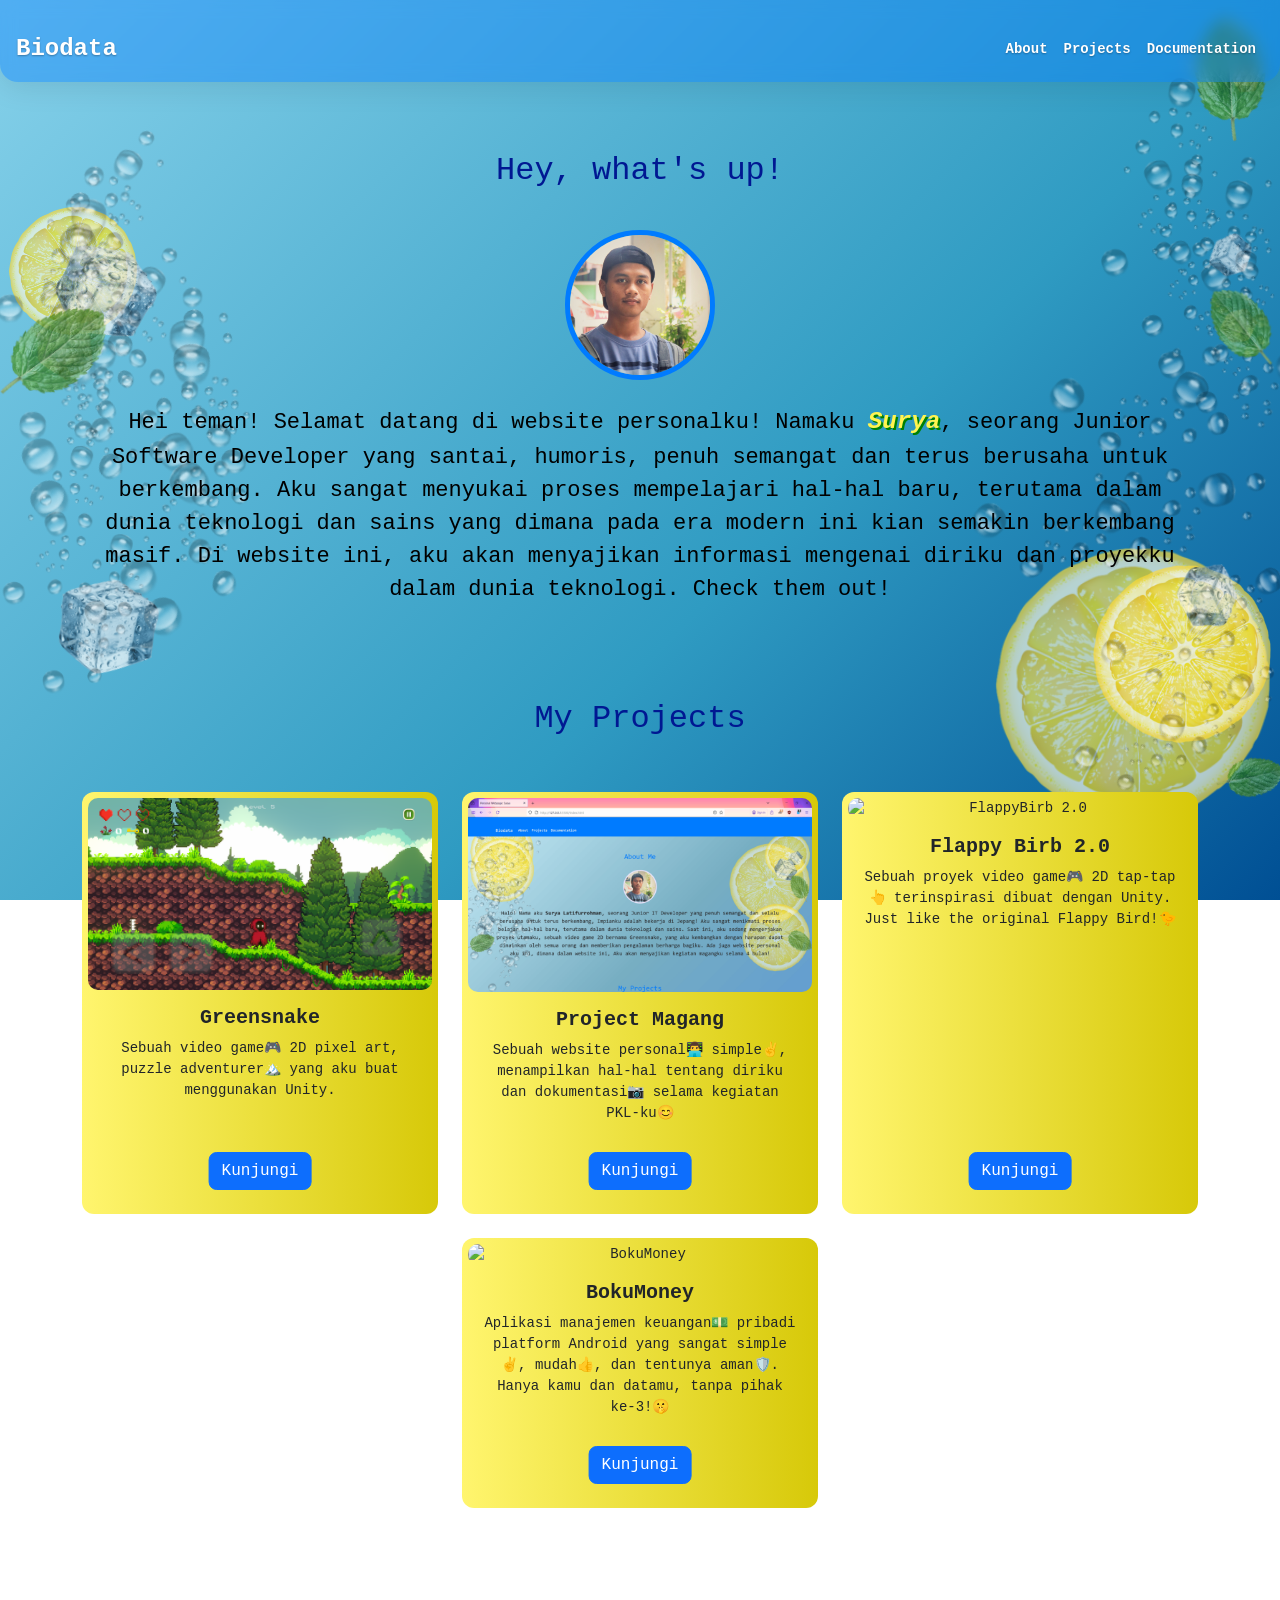
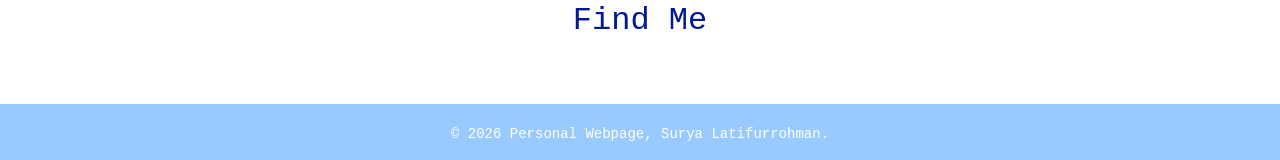
==== index.html @ a8a1454e "First commit." ====
<!DOCTYPE html>
<html lang="en">
  <head>
    <meta charset="UTF-8" />
    <meta name="viewport" content="width=device-width, initial-scale=1.0" />
    <title>Surya the Website</title>
    <link rel="icon" type="image/x-icon" href="media/lemon.ico" />

    <!-- CSS links -->
    <link
      href="https://cdn.jsdelivr.net/npm/bootstrap@5.1.3/dist/css/bootstrap.min.css"
      rel="stylesheet"
    />
    <link rel="stylesheet" href="style.css" />
  </head>

  <body>
    <!-- Navbar -->
    <nav class="navbar navbar-expand-lg">
      <div class="container-fluid mt-3 ms-1 me-1">
        <!-- Navbar brand and toggle button -->
        <a class="navbar-brand" href="#">Biodata</a>
        <button
          class="navbar-toggler"
          type="button"
          data-bs-toggle="collapse"
          data-bs-target="#navbarNav"
          aria-controls="navbarNav"
          aria-expanded="false"
          aria-label="Toggle navigation"
        >
          <span class="navbar-toggler-icon"></span>
        </button>

        <!-- Navbar links (collapsed on small screens) -->
        <div class="collapse navbar-collapse" id="navbarNav">
          <div class="navbar-nav ms-auto">
            <a class="nav-link" href="#about">About</a>
            <a class="nav-link" href="#projects">Projects</a>
            <a class="nav-link" href="#docs">Documentation</a>
          </div>
        </div>
      </div>
    </nav>

    <!-- About Me Section -->
    <section id="about" class="container px-4 text-center">
      <h2 class="section-title fs-8">Hey, what's up!</h2>

      <!-- Foto Profil -->
      <div class="mb-4">
        <img
          src="media/profile.jpeg"
          alt="Profile Picture"
          class="profile-img rounded-circle"
          id="profileImg"
        />
      </div>

      <!-- Deskripsi -->
      <p class="mt-3 text-fade-in about-main-fs">
        Hei teman! Selamat datang di website personalku! Namaku
        <span class="text-highlight">Surya</span>, seorang Junior Software
        Developer yang santai, humoris, penuh semangat dan terus berusaha untuk
        berkembang. Aku sangat menyukai proses mempelajari hal-hal baru,
        terutama dalam dunia teknologi dan sains yang dimana pada era modern ini
        kian semakin berkembang masif. Di website ini, aku akan menyajikan
        informasi mengenai diriku dan proyekku dalam dunia teknologi. Check them
        out!
      </p>
    </section>

    <!-- Projects Section -->
    <section id="projects" class="container">
      <h2 class="section-title text-center py-4">My Projects</h2>
      <div class="row g-4">
        <!-- Project 1 -->
        <div class="col-md-4 col-6">
          <div class="card project-card">
            <img
              src="media/greensnake/banner.png"
              class="card-img-top"
              alt="Greensnake"
            />
            <div class="card-body">
              <h5 class="card-title" style="font-weight: bold">Greensnake</h5>
              <p class="card-text mb-5">
                Sebuah video game🎮 2D pixel art, puzzle adventurer🏔️ yang aku
                buat menggunakan Unity.
              </p>
              <a
                id="btnProject"
                class="btn btn-primary"
                href="projects/project1.html"
                >Kunjungi</a
              >
            </div>
          </div>
        </div>

        <!-- Project 2 -->
        <div class="col-md-4 col-6">
          <div class="card project-card">
            <img
              src="media/magang/banner.png"
              class="card-img-top"
              alt="Website Magang"
            />
            <div class="card-body">
              <h5 class="card-title" style="font-weight: bold">
                Project Magang
              </h5>
              <p class="card-text mb-5">
                Sebuah website personal👨‍💻 simple✌️, menampilkan hal-hal tentang
                diriku dan dokumentasi📷 selama kegiatan PKL-ku😊
              </p>
              <a
                id="btnProject"
                class="btn btn-primary"
                href="projects/project2.html"
                >Kunjungi</a
              >
            </div>
          </div>
        </div>

        <!-- Project 3 -->
        <div class="col-md-4 col-6">
          <div class="card project-card">
            <img
              src="media/flappybirb/banner.png"
              class="card-img-top"
              alt="FlappyBirb 2.0"
            />
            <div class="card-body">
              <h5 class="card-title" style="font-weight: bold">
                Flappy Birb 2.0
              </h5>
              <p class="card-text mb-5">
                Sebuah proyek video game🎮 2D tap-tap👆 terinspirasi dibuat
                dengan Unity. Just like the original Flappy Bird!🐤
              </p>
              <!-- Bro flappy birb has its own web. redirect it there -->
              <a
                id="btnProject"
                class="btn btn-primary"
                href="projects/project3.html"
                >Kunjungi</a
              >
            </div>
          </div>
        </div>

        <!-- Project 4 -->
        <div class="col-md-4 col-6">
          <div class="card project-card">
            <img
              src="media/bokumoney/banner.png"
              class="card-img-top"
              alt="BokuMoney"
            />
            <div class="card-body">
              <h5 class="card-title" style="font-weight: bold">BokuMoney</h5>
              <p class="card-text mb-5">
                Aplikasi manajemen keuangan💵 pribadi platform Android yang
                sangat simple✌️, mudah👍, dan tentunya aman🛡️. Hanya kamu dan
                datamu, tanpa pihak ke-3!🤫
              </p>
              <a
                id="btnProject"
                class="btn btn-primary"
                href="projects/project4.html"
                >Kunjungi</a
              >
            </div>
          </div>
        </div>

        <!-- End of container -->
      </div>
    </section>

    <section id="contacts" class="container">
      <h2 class="section-title text-center py-4">Find Me</h2>
    </section>

    <!-- Footer -->
    <footer class="footer">
      <p>&copy; 2026 Personal Webpage, Surya Latifurrohman.</p>
    </footer>

    <!-- Bootstrap JS and Dependencies -->
    <script src="script.js" defer></script>
  </body>
</html>
---- style.css ----
body {
  font-family: "Courier New", Courier, monospace;
  font-weight: 500;

  background: linear-gradient(
    135deg,
    rgb(134, 209, 234) 0%,
    rgb(47, 155, 194) 60%,
    rgb(0, 79, 148) 100%
  );
  color: #000000;
  text-align: center;
  height: 100vh;
  margin: 0;
  padding: 0;
  background-size: cover;
  background-attachment: fixed;
}

.row {
  display: flex; /* Flexbox layout */
  justify-content: space-around; /* Space the images evenly */
  flex-wrap: wrap; /* Allow wrapping if the screen is too small */
}

.col {
  text-align: center; /* Center the text below each image */
}

.card {
  border: none;
}

.bg-container {
  position: fixed;
  top: 0;
  left: 0;
  width: 100vw;
  height: 100vh;
  z-index: -99;
  pointer-events: none;
}

.btn-primary {
  border-radius: 8px;
}

/* --- SKEUOMORPHIC NAVBAR (Aero Glass) --- */
.navbar {
  /* background: rgba(255, 255, 255, 0.25); Highly translucent */
  background-color: rgba(0, 123, 255, 0.4);
  backdrop-filter: blur(8px); /* The "Aero" Blur */
  -webkit-backdrop-filter: blur(8px);
  box-shadow: 0 4px 30px rgba(0, 0, 0, 0.1); /* Floating effect */
  border-radius: 0 0 18px 18px; /* Rounded bottom corners (very Y2K/Aero) */
  padding: 10px 0;
  margin-top: 0;
}

.navbar a {
  color: white !important;
  text-shadow: 0 1px 2px rgba(0, 0, 0, 0.3); /* Text legibility on glass */
  font-weight: bold;
  transition: all 0.2s ease;
}

.navbar a:hover {
  text-shadow: 0 0 8px rgba(255, 255, 255, 0.8); /* Glow effect */
}

.navbar-brand {
  color: #fff !important;
  text-shadow: 0 2px 4px rgba(0, 0, 0, 0.4);
  font-size: 1.5rem;
}

.glassmorphism {
  /* Glassmorphism effect */
  backdrop-filter: blur(8px);
  -webkit-backdrop-filter: blur(8px);
}

.container {
  margin-top: 70px;
}

.profile-img {
  width: 150px;
  height: 150px;
  border-radius: 50%;
  object-fit: cover;
  border: 5px solid #007bff;
  animation: colorChange 6s ease infinite;
  margin-top: 10px;
  transition: transform 0.3s ease, box-shadow 0.3s ease;
}

@keyframes colorChange {
  0% {
    border-color: #49a2cb;
  }
  33% {
    border-color: #978cf2;
  }
  66% {
    border-color: #f8f0ff;
  }
  100% {
    border-color: #49a2cb;
  }
}

.profile-img:hover {
  transform: scale(1.1);
  box-shadow: 0px 0px 30px rgba(0, 123, 255, 0.7);
}

.section-title {
  color: #007bff;
  margin-bottom: 30px;
}

.text-highlight {
  color: #fff44f;
  text-shadow: 2px 2px 0px green;
  font-weight: bold;
  font-style: italic;
  font-size: 110%;
}

.section-title {
  color: #001892;
}

/* For project cards */
.project-card {
  position: relative;
  background-image: linear-gradient(to right, #fff56e, #d7c909);
  border-radius: 12px;
  margin-bottom: 20px;
  height: 100%;
  padding: 6px;
  overflow: hidden;

  transition: transform 0.5s ease, box-shadow 0.5s ease;

  will-change: transform;
}

/* Gradient overlay (smooth direction fade) */
.project-card::before {
  content: "";
  position: absolute;
  inset: 0;
  background-image: linear-gradient(to bottom, #f4ec83, #e3d834);
  opacity: 0;
  transition: opacity 0.5s ease;
  z-index: 0;
}

/* Glow layer */
.project-card::after {
  content: "";
  position: absolute;
  inset: -2px;
  border-radius: 12px;
  background: radial-gradient(circle at 50% 50%, #fff34f80, transparent 70%);
  opacity: 0;
  transition: opacity 0.5s ease;
  z-index: -1;
}

/* Keep content above overlays */
.project-card > * {
  z-index: 1;
}

/* Hover effect */
.project-card:hover {
  transform: translateY(-12px) scale(1.05);
  box-shadow: 0px 20px 40px rgba(255, 243, 79, 0.4);
  cursor: pointer;
}

.project-card:hover::before {
  opacity: 1;
}

.project-card:hover::after {
  opacity: 1;
}

.text-fade-in {
  opacity: 0;
  animation: fadeIn 3s forwards;
}

/* For the visit page button */
.card-body a {
  position: absolute;
  left: 50%;
  bottom: 15px;
  transform: translateX(-50%);
  margin-bottom: 9px;
  display: block;
}

.project-card img,
.docs-card img {
  border-radius: 10px;
}

.project-banner {
  border-radius: 10px;
  border: 3px solid #fff34fde;
  box-shadow: 0 8px 90px #fff34fde;
  margin-bottom: 35px;
  margin-top: 15px;
  width: 65%;
}

.project-about {
  font-size: 20px;
  border-radius: 10px;
  background: rgba(0, 123, 255, 0.35);
  box-shadow: 0 8px 20px rgba(0, 123, 255, 0.8);
  margin-left: 1%;
  margin-right: 1%;
  padding: 3%;
}

.about-main-fs {
  font-size: 20px;
  font-weight: normal;
}

/* For documentation cards */
/* For the card images */
.card-img-top {
  width: 100%; /* Ensure image fills the width of the card */
  height: auto; /* Maintain aspect ratio */
  object-fit: contain; /* Ensures image fits well without distortion */
  border-radius: 10px; /* Optional: rounded corners for images */
  transition: transform 0.3s ease; /* Smooth zoom effect */
}

/* Here are the code for masonry effect */
.masonry-container {
  text-align: center;
  column-count: 5;
  column-gap: 1rem;
  padding: 1rem;
}

.masonry-item {
  display: inline-block;
  width: 100%;
  margin-bottom: 1rem;
  border-radius: 10px;
  box-shadow: 0 4px 6px rgba(0, 0, 0, 0.1);
  transition: transform 0.3s ease, box-shadow 0.3s ease;

  /* Glassmorphism effect */
  background: rgba(0, 123, 255, 0.35);
  backdrop-filter: blur(6px);
  -webkit-backdrop-filter: blur(6px);
}

.masonry-item:hover {
  transform: scale(1.1);
  background: rgba(0, 123, 255, 0.5);
  box-shadow: 0px 0px 30px rgba(0, 123, 255, 1);
}

@keyframes fadeIn {
  from {
    opacity: 0;
    transform: translateY(20px); /* Teks muncul dari bawah */
  }
  to {
    opacity: 1;
    transform: translateY(0);
  }
}

/* The Popup */
.popup {
  display: none; /* Hidden by default */
  position: fixed;
  top: 0;
  left: 0;
  right: 0;
  bottom: 0;
  background-color: rgba(0, 0, 0, 0.8); /* Dimmed background */
  justify-content: center;
  align-items: center;
  z-index: 999;
}

.popup-content {
  background: white;
  padding: 1%;
  text-align: center;
  max-width: 90%;
  max-height: 90%;
  overflow: auto;
  border-radius: 10px;
}

.popup-content img {
  max-width: 100%;
  height: auto;
}

.footer {
  background-color: rgba(0, 123, 255, 0.4);
  backdrop-filter: blur(8px); /* The "Aero" Blur */
  -webkit-backdrop-filter: blur(8px);
  color: white;
  padding: 20px;
  text-align: center;
  margin-top: 40px;
}

/* HERE ARE CODE FOR ADJUSTING CONTENTS BASED ON SCREEN SIZE */
/* Make responsive adjustments for the masonry layout */
/* For small screens (mobile) */
@media (max-width: 575.98px) {
  .masonry-container {
    column-count: 2; /* 2 columns for small screens */
  }

  body,
  .project-about {
    font-size: 10px;
  }

  .card-title {
    font-size: 1rem;
  }

  #btnProject {
    font-size: 0.5rem;
  }

  .about-main-fs {
    font-size: 13px;
  }
}

/* For medium screens and up (tablets and larger) */
@media (min-width: 576px) {
  .masonry-container {
    column-count: 3; /* Optional: can adjust to 3 columns on tablet */
  }

  body {
    font-size: 13px;
  }
}

/* For large screens and up (desktop) */
@media (min-width: 992px) {
  .masonry-container {
    column-count: 5; /* Default: 5 columns on larger screens */
  }

  body {
    font-size: 14px;
  }

  .project-about,
  .about-main-fs {
    font-size: 22px;
  }
}
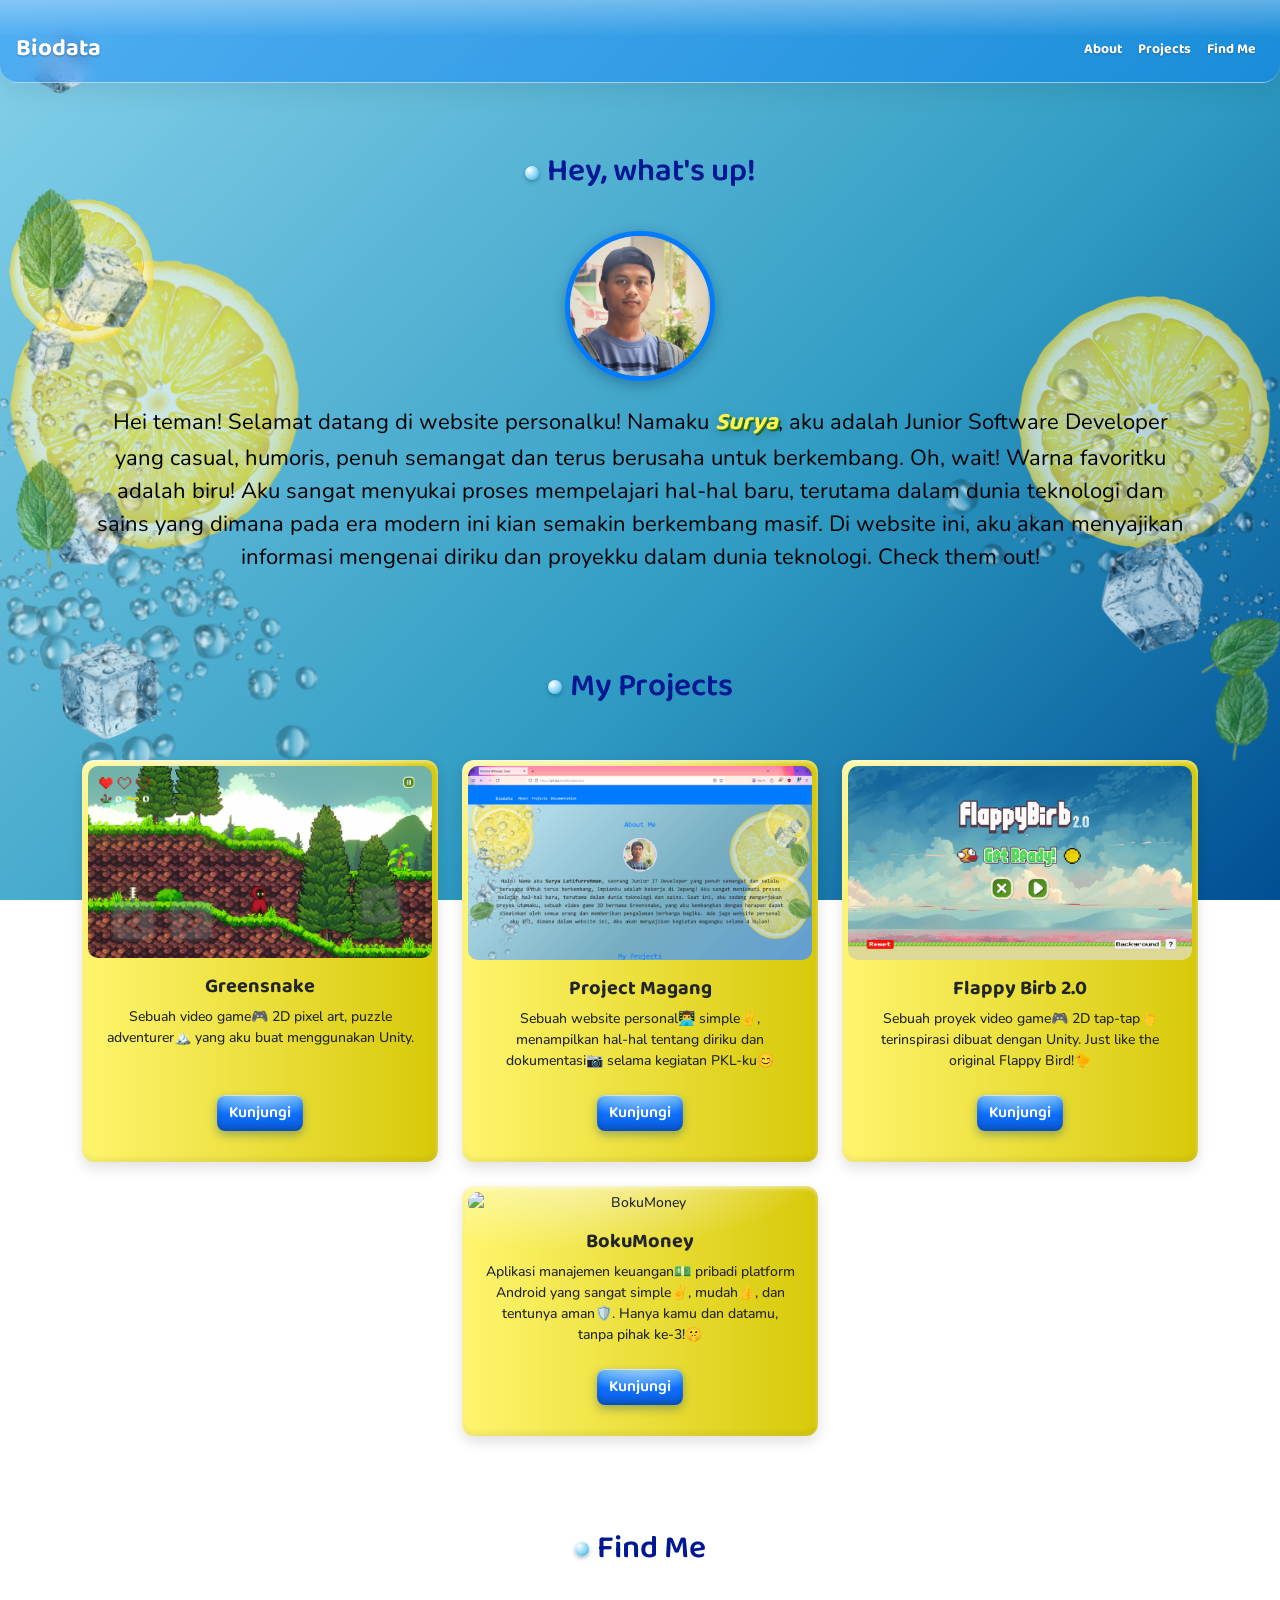
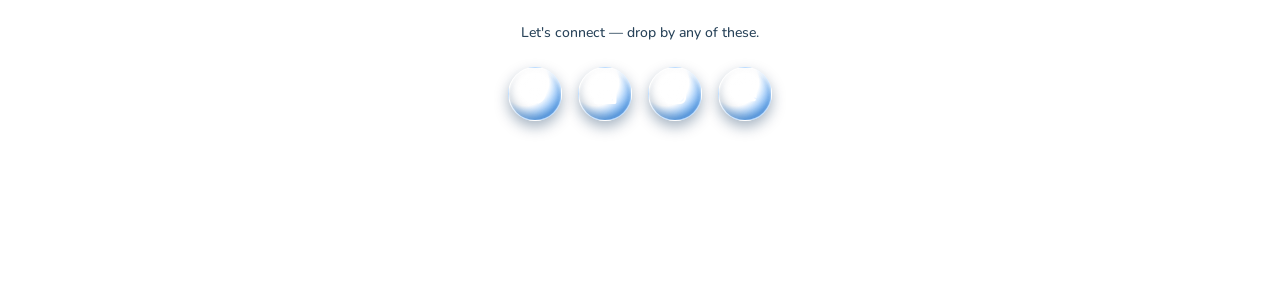
==== commit 7e5fb7da: "Update" ====
--- a/index.html
+++ b/index.html
@@ -3,13 +3,29 @@
   <head>
     <meta charset="UTF-8" />
     <meta name="viewport" content="width=device-width, initial-scale=1.0" />
+    <meta
+      name="description"
+      content="Surya Latifurrohman — Junior Software Developer. Personal site and project showcase."
+    />
     <title>Surya the Website</title>
     <link rel="icon" type="image/x-icon" href="media/lemon.ico" />
+
+    <!-- Fonts -->
+    <link rel="preconnect" href="https://fonts.googleapis.com" />
+    <link rel="preconnect" href="https://fonts.gstatic.com" crossorigin />
+    <link
+      href="https://fonts.googleapis.com/css2?family=JetBrains+Mono:wght@400;500;600;700&family=Inter:wght@400;500;600&display=swap"
+      rel="stylesheet"
+    />
 
     <!-- CSS links -->
     <link
       href="https://cdn.jsdelivr.net/npm/bootstrap@5.1.3/dist/css/bootstrap.min.css"
       rel="stylesheet"
+    />
+    <link
+      rel="stylesheet"
+      href="https://cdn.jsdelivr.net/npm/bootstrap-icons@1.11.3/font/bootstrap-icons.css"
     />
     <link rel="stylesheet" href="style.css" />
   </head>
@@ -37,7 +53,7 @@
           <div class="navbar-nav ms-auto">
             <a class="nav-link" href="#about">About</a>
             <a class="nav-link" href="#projects">Projects</a>
-            <a class="nav-link" href="#docs">Documentation</a>
+            <a class="nav-link" href="#contacts">Find Me</a>
           </div>
         </div>
       </div>
@@ -60,13 +76,13 @@
       <!-- Deskripsi -->
       <p class="mt-3 text-fade-in about-main-fs">
         Hei teman! Selamat datang di website personalku! Namaku
-        <span class="text-highlight">Surya</span>, seorang Junior Software
-        Developer yang santai, humoris, penuh semangat dan terus berusaha untuk
-        berkembang. Aku sangat menyukai proses mempelajari hal-hal baru,
-        terutama dalam dunia teknologi dan sains yang dimana pada era modern ini
-        kian semakin berkembang masif. Di website ini, aku akan menyajikan
-        informasi mengenai diriku dan proyekku dalam dunia teknologi. Check them
-        out!
+        <span class="text-highlight">Surya</span>, aku adalah Junior Software
+        Developer yang casual, humoris, penuh semangat dan terus berusaha untuk
+        berkembang. Oh, wait! Warna favoritku adalah biru! Aku sangat menyukai
+        proses mempelajari hal-hal baru, terutama dalam dunia teknologi dan
+        sains yang dimana pada era modern ini kian semakin berkembang masif. Di
+        website ini, aku akan menyajikan informasi mengenai diriku dan proyekku
+        dalam dunia teknologi. Check them out!
       </p>
     </section>
 
@@ -75,7 +91,7 @@
       <h2 class="section-title text-center py-4">My Projects</h2>
       <div class="row g-4">
         <!-- Project 1 -->
-        <div class="col-md-4 col-6">
+        <div class="col-md-4 col-6 reveal">
           <div class="card project-card">
             <img
               src="media/greensnake/banner.png"
@@ -83,14 +99,13 @@
               alt="Greensnake"
             />
             <div class="card-body">
-              <h5 class="card-title" style="font-weight: bold">Greensnake</h5>
-              <p class="card-text mb-5">
+              <h5 class="card-title">Greensnake</h5>
+              <p class="card-text mb-1">
                 Sebuah video game🎮 2D pixel art, puzzle adventurer🏔️ yang aku
                 buat menggunakan Unity.
               </p>
               <a
-                id="btnProject"
-                class="btn btn-primary"
+                class="btn btn-primary project-btn"
                 href="projects/project1.html"
                 >Kunjungi</a
               >
@@ -99,7 +114,7 @@
         </div>
 
         <!-- Project 2 -->
-        <div class="col-md-4 col-6">
+        <div class="col-md-4 col-6 reveal">
           <div class="card project-card">
             <img
               src="media/magang/banner.png"
@@ -107,16 +122,13 @@
               alt="Website Magang"
             />
             <div class="card-body">
-              <h5 class="card-title" style="font-weight: bold">
-                Project Magang
-              </h5>
-              <p class="card-text mb-5">
+              <h5 class="card-title">Project Magang</h5>
+              <p class="card-text mb-1">
                 Sebuah website personal👨‍💻 simple✌️, menampilkan hal-hal tentang
                 diriku dan dokumentasi📷 selama kegiatan PKL-ku😊
               </p>
               <a
-                id="btnProject"
-                class="btn btn-primary"
+                class="btn btn-primary project-btn"
                 href="projects/project2.html"
                 >Kunjungi</a
               >
@@ -125,7 +137,7 @@
         </div>
 
         <!-- Project 3 -->
-        <div class="col-md-4 col-6">
+        <div class="col-md-4 col-6 reveal">
           <div class="card project-card">
             <img
               src="media/flappybirb/banner.png"
@@ -133,17 +145,14 @@
               alt="FlappyBirb 2.0"
             />
             <div class="card-body">
-              <h5 class="card-title" style="font-weight: bold">
-                Flappy Birb 2.0
-              </h5>
-              <p class="card-text mb-5">
+              <h5 class="card-title">Flappy Birb 2.0</h5>
+              <p class="card-text mb-1">
                 Sebuah proyek video game🎮 2D tap-tap👆 terinspirasi dibuat
                 dengan Unity. Just like the original Flappy Bird!🐤
               </p>
               <!-- Bro flappy birb has its own web. redirect it there -->
               <a
-                id="btnProject"
-                class="btn btn-primary"
+                class="btn btn-primary project-btn"
                 href="projects/project3.html"
                 >Kunjungi</a
               >
@@ -152,7 +161,7 @@
         </div>
 
         <!-- Project 4 -->
-        <div class="col-md-4 col-6">
+        <div class="col-md-4 col-6 reveal">
           <div class="card project-card">
             <img
               src="media/bokumoney/banner.png"
@@ -160,15 +169,14 @@
               alt="BokuMoney"
             />
             <div class="card-body">
-              <h5 class="card-title" style="font-weight: bold">BokuMoney</h5>
-              <p class="card-text mb-5">
+              <h5 class="card-title">BokuMoney</h5>
+              <p class="card-text mb-1">
                 Aplikasi manajemen keuangan💵 pribadi platform Android yang
                 sangat simple✌️, mudah👍, dan tentunya aman🛡️. Hanya kamu dan
                 datamu, tanpa pihak ke-3!🤫
               </p>
               <a
-                id="btnProject"
-                class="btn btn-primary"
+                class="btn btn-primary project-btn"
                 href="projects/project4.html"
                 >Kunjungi</a
               >
@@ -180,8 +188,43 @@
       </div>
     </section>
 
+    <!-- Find Me Section -->
     <section id="contacts" class="container">
       <h2 class="section-title text-center py-4">Find Me</h2>
+      <p class="contact-tagline">Let's connect — drop by any of these.</p>
+      <!-- TODO: swap these # placeholders for your real profile links -->
+      <div class="d-flex justify-content-center gap-3 pb-5 flex-wrap">
+        <a
+          href="#"
+          class="social-link"
+          aria-label="GitHub"
+          target="_blank"
+          rel="noopener"
+        >
+          <i class="bi bi-github"></i>
+        </a>
+        <a
+          href="#"
+          class="social-link"
+          aria-label="LinkedIn"
+          target="_blank"
+          rel="noopener"
+        >
+          <i class="bi bi-linkedin"></i>
+        </a>
+        <a
+          href="#"
+          class="social-link"
+          aria-label="Instagram"
+          target="_blank"
+          rel="noopener"
+        >
+          <i class="bi bi-instagram"></i>
+        </a>
+        <a href="#" class="social-link" aria-label="Email">
+          <i class="bi bi-envelope-fill"></i>
+        </a>
+      </div>
     </section>
 
     <!-- Footer -->
--- a/style.css
+++ b/style.css
@@ -1,16 +1,36 @@
+/* ============================================================
+   Frutiger Aero gloss pass — same layout, same keyframes, same
+   hover mechanics as the original file. Only the *materials*
+   changed: gradients, glass shine layers, bevels, and a bubblier
+   type pairing. Nothing here alters timing/transform values that
+   existed before.
+   ============================================================ */
+
+@import url("https://fonts.googleapis.com/css2?family=Baloo+2:wght@500;600;700;800&family=Nunito:wght@400;600;700&display=swap");
+
+:root {
+  --clr-sky: rgb(134, 209, 234);
+  --clr-ocean: rgb(47, 155, 194);
+  --clr-abyss: rgb(0, 79, 148);
+  --clr-lemon: #fff56e;
+  --clr-lemon-deep: #d7c909;
+  --font-display: "Baloo 2", "Courier New", Courier, monospace;
+  --font-body: "Nunito", "Courier New", Courier, monospace;
+}
+
 body {
-  font-family: "Courier New", Courier, monospace;
+  font-family: var(--font-body);
   font-weight: 500;
 
   background: linear-gradient(
     135deg,
-    rgb(134, 209, 234) 0%,
-    rgb(47, 155, 194) 60%,
-    rgb(0, 79, 148) 100%
+    var(--clr-sky) 0%,
+    var(--clr-ocean) 60%,
+    var(--clr-abyss) 100%
   );
   color: #000000;
   text-align: center;
-  height: 100vh;
+  min-height: 100vh; /* was 100vh flat — clipped the bg past the first screen */
   margin: 0;
   padding: 0;
   background-size: cover;
@@ -41,18 +61,43 @@
   pointer-events: none;
 }
 
+/* Jelly button — same radius/shape as before, glossy Aqua-style finish */
 .btn-primary {
   border-radius: 8px;
+  border: none;
+  font-family: var(--font-display);
+  font-weight: 600;
+  background-image: radial-gradient(
+      130% 180% at 50% -30%,
+      rgba(255, 255, 255, 0.6),
+      transparent 55%
+    ),
+    linear-gradient(180deg, #4dabf7 0%, #0d6efd 55%, #0b5ed7 100%);
+  box-shadow: inset 0 1px 1px rgba(255, 255, 255, 0.65),
+    inset 0 -3px 6px rgba(0, 20, 60, 0.25), 0 4px 10px rgba(0, 60, 120, 0.35);
+  transition: transform 0.2s ease, box-shadow 0.2s ease;
+}
+
+.btn-primary:hover {
+  transform: translateY(-2px);
+  box-shadow: inset 0 1px 1px rgba(255, 255, 255, 0.75),
+    inset 0 -3px 6px rgba(0, 20, 60, 0.3), 0 8px 18px rgba(0, 60, 120, 0.45);
+}
+
+.btn-primary:active {
+  transform: translateY(0);
+  box-shadow: inset 0 2px 6px rgba(0, 20, 60, 0.35);
 }
 
 /* --- SKEUOMORPHIC NAVBAR (Aero Glass) --- */
 .navbar {
-  /* background: rgba(255, 255, 255, 0.25); Highly translucent */
-  background-color: rgba(0, 123, 255, 0.4);
+  background-image: linear-gradient(rgba(255, 255, 255, 0.3), transparent 45%),
+    linear-gradient(rgba(0, 123, 255, 0.4), rgba(0, 123, 255, 0.4));
   backdrop-filter: blur(8px); /* The "Aero" Blur */
   -webkit-backdrop-filter: blur(8px);
   box-shadow: 0 4px 30px rgba(0, 0, 0, 0.1); /* Floating effect */
   border-radius: 0 0 18px 18px; /* Rounded bottom corners (very Y2K/Aero) */
+  border-bottom: 1px solid rgba(255, 255, 255, 0.35);
   padding: 10px 0;
   margin-top: 0;
 }
@@ -60,6 +105,7 @@
 .navbar a {
   color: white !important;
   text-shadow: 0 1px 2px rgba(0, 0, 0, 0.3); /* Text legibility on glass */
+  font-family: var(--font-display);
   font-weight: bold;
   transition: all 0.2s ease;
 }
@@ -71,7 +117,28 @@
 .navbar-brand {
   color: #fff !important;
   text-shadow: 0 2px 4px rgba(0, 0, 0, 0.4);
+  font-family: var(--font-display);
   font-size: 1.5rem;
+}
+
+/* Little glass bubble around the hamburger icon */
+.navbar-toggler {
+  border: none;
+  border-radius: 50%;
+  padding: 0.4rem 0.5rem;
+  background: radial-gradient(
+      circle at 35% 30%,
+      rgba(255, 255, 255, 0.8),
+      rgba(255, 255, 255, 0.15) 60%
+    ),
+    rgba(255, 255, 255, 0.12);
+  box-shadow: inset 0 1px 2px rgba(255, 255, 255, 0.6),
+    0 2px 6px rgba(0, 40, 80, 0.25);
+}
+
+.navbar-toggler:focus {
+  box-shadow: inset 0 1px 2px rgba(255, 255, 255, 0.6),
+    0 0 0 3px rgba(255, 255, 255, 0.4);
 }
 
 .glassmorphism {
@@ -93,6 +160,9 @@
   animation: colorChange 6s ease infinite;
   margin-top: 10px;
   transition: transform 0.3s ease, box-shadow 0.3s ease;
+  /* Glass-orb shading: light from upper-left, soft shadow lower-right */
+  box-shadow: inset 0 6px 10px rgba(255, 255, 255, 0.55),
+    inset 0 -8px 14px rgba(0, 0, 0, 0.18), 0 4px 14px rgba(0, 40, 80, 0.35);
 }
 
 @keyframes colorChange {
@@ -116,35 +186,66 @@
 }
 
 .section-title {
-  color: #007bff;
+  color: #001892;
+  font-family: var(--font-display);
+  font-weight: 600;
   margin-bottom: 30px;
+}
+
+/* Tiny glossy bubble marker — the "bubbly skeuomorphic icon" touch */
+.section-title::before {
+  content: "";
+  display: inline-block;
+  width: 14px;
+  height: 14px;
+  margin-right: 8px;
+  border-radius: 50%;
+  background: radial-gradient(
+    circle at 30% 28%,
+    #ffffff,
+    #8ad6f5 55%,
+    #2f9bc2 100%
+  );
+  box-shadow: 0 2px 4px rgba(0, 40, 80, 0.35);
+  vertical-align: middle;
 }
 
 .text-highlight {
   color: #fff44f;
-  text-shadow: 2px 2px 0px green;
+  font-family: var(--font-display);
+  /* Layered "candy" shadow — keeps the original green, adds depth */
+  text-shadow: 1px 1px 0 #2f7d32, 2px 2px 0 #1e5c22,
+    0 4px 10px rgba(0, 0, 0, 0.25);
   font-weight: bold;
   font-style: italic;
   font-size: 110%;
 }
 
-.section-title {
-  color: #001892;
-}
-
 /* For project cards */
 .project-card {
   position: relative;
-  background-image: linear-gradient(to right, #fff56e, #d7c909);
+  background-image: radial-gradient(
+      120% 60% at 30% -10%,
+      rgba(255, 255, 255, 0.65),
+      transparent 60%
+    ),
+    linear-gradient(to right, #fff56e, #d7c909);
   border-radius: 12px;
   margin-bottom: 20px;
   height: 100%;
   padding: 6px;
   overflow: hidden;
+  box-shadow: inset 0 2px 4px rgba(255, 255, 255, 0.6),
+    inset 0 -3px 6px rgba(0, 0, 0, 0.08), 0 6px 14px rgba(0, 0, 0, 0.12);
 
   transition: transform 0.5s ease, box-shadow 0.5s ease;
 
   will-change: transform;
+}
+
+.card-title {
+  font-family: var(--font-display);
+  font-weight: 700;
 }
 
 /* Gradient overlay (smooth direction fade) */
@@ -195,14 +296,19 @@
   animation: fadeIn 3s forwards;
 }
 
-/* For the visit page button */
-.card-body a {
-  position: absolute;
-  left: 50%;
-  bottom: 15px;
-  transform: translateX(-50%);
+/* Card body lays out as a column so the visit button can pin itself
+   to the bottom via margin-top: auto — no absolute positioning, so
+   nothing competes with the hover-lift transform on .btn-primary */
+.card-body {
+  display: flex;
+  flex-direction: column;
+  align-items: center;
+  text-align: center;
+}
+
+.project-btn {
+  margin-top: auto;
   margin-bottom: 9px;
-  display: block;
 }
 
 .project-card img,
@@ -213,7 +319,7 @@
 .project-banner {
   border-radius: 10px;
   border: 3px solid #fff34fde;
-  box-shadow: 0 8px 90px #fff34fde;
+  box-shadow: inset 0 3px 8px rgba(255, 255, 255, 0.5), 0 8px 90px #fff34fde;
   margin-bottom: 35px;
   margin-top: 15px;
   width: 65%;
@@ -223,7 +329,8 @@
   font-size: 20px;
   border-radius: 10px;
   background: rgba(0, 123, 255, 0.35);
-  box-shadow: 0 8px 20px rgba(0, 123, 255, 0.8);
+  box-shadow: inset 0 2px 6px rgba(255, 255, 255, 0.35),
+    0 8px 20px rgba(0, 123, 255, 0.8);
   margin-left: 1%;
   margin-right: 1%;
   padding: 3%;
@@ -260,8 +367,13 @@
   box-shadow: 0 4px 6px rgba(0, 0, 0, 0.1);
   transition: transform 0.3s ease, box-shadow 0.3s ease;
 
-  /* Glassmorphism effect */
-  background: rgba(0, 123, 255, 0.35);
+  /* Glassmorphism effect, with a glossy sheen laid over the top */
+  background-image: radial-gradient(
+      120% 60% at 30% -10%,
+      rgba(255, 255, 255, 0.5),
+      transparent 60%
+    ),
+    linear-gradient(rgba(0, 123, 255, 0.35), rgba(0, 123, 255, 0.35));
   backdrop-filter: blur(6px);
   -webkit-backdrop-filter: blur(6px);
 }
@@ -305,6 +417,8 @@
   max-height: 90%;
   overflow: auto;
   border-radius: 10px;
+  box-shadow: 0 20px 50px rgba(0, 20, 40, 0.35),
+    inset 0 2px 4px rgba(255, 255, 255, 0.6);
 }
 
 .popup-content img {
@@ -312,10 +426,52 @@
   height: auto;
 }
 
+/* Bubble-orb social icons for the Find Me section */
+.social-link {
+  width: 54px;
+  height: 54px;
+  display: inline-flex;
+  align-items: center;
+  justify-content: center;
+  border-radius: 50%;
+  color: #fff !important;
+  font-size: 1.4rem;
+  text-decoration: none;
+  border: 1px solid rgba(255, 255, 255, 0.5);
+  background: radial-gradient(
+    circle at 32% 28%,
+    rgba(255, 255, 255, 0.85),
+    rgba(255, 255, 255, 0.15) 45%,
+    rgba(0, 123, 255, 0.55) 75%
+  );
+  box-shadow: inset 0 2px 3px rgba(255, 255, 255, 0.7),
+    inset 0 -6px 10px rgba(0, 40, 80, 0.25), 0 6px 14px rgba(0, 40, 80, 0.35);
+  transition: transform 0.25s ease, box-shadow 0.25s ease;
+}
+
+.social-link:hover {
+  transform: translateY(-4px) scale(1.06);
+  box-shadow: inset 0 2px 3px rgba(255, 255, 255, 0.8),
+    inset 0 -6px 10px rgba(0, 40, 80, 0.3), 0 10px 22px rgba(0, 40, 80, 0.45);
+}
+
+.social-link:active {
+  transform: translateY(0) scale(0.96);
+}
+
+.contact-tagline {
+  font-family: var(--font-body);
+  color: #04233d;
+  opacity: 0.85;
+  margin-bottom: 24px;
+}
+
 .footer {
-  background-color: rgba(0, 123, 255, 0.4);
+  background-image: linear-gradient(rgba(255, 255, 255, 0.25), transparent 40%),
+    linear-gradient(rgba(0, 123, 255, 0.4), rgba(0, 123, 255, 0.4));
   backdrop-filter: blur(8px); /* The "Aero" Blur */
   -webkit-backdrop-filter: blur(8px);
+  border-top: 1px solid rgba(255, 255, 255, 0.35);
   color: white;
   padding: 20px;
   text-align: center;
@@ -339,12 +495,18 @@
     font-size: 1rem;
   }
 
-  #btnProject {
+  .project-btn {
     font-size: 0.5rem;
   }
 
   .about-main-fs {
     font-size: 13px;
+  }
+
+  .social-link {
+    width: 44px;
+    height: 44px;
+    font-size: 1.2rem;
   }
 }
 
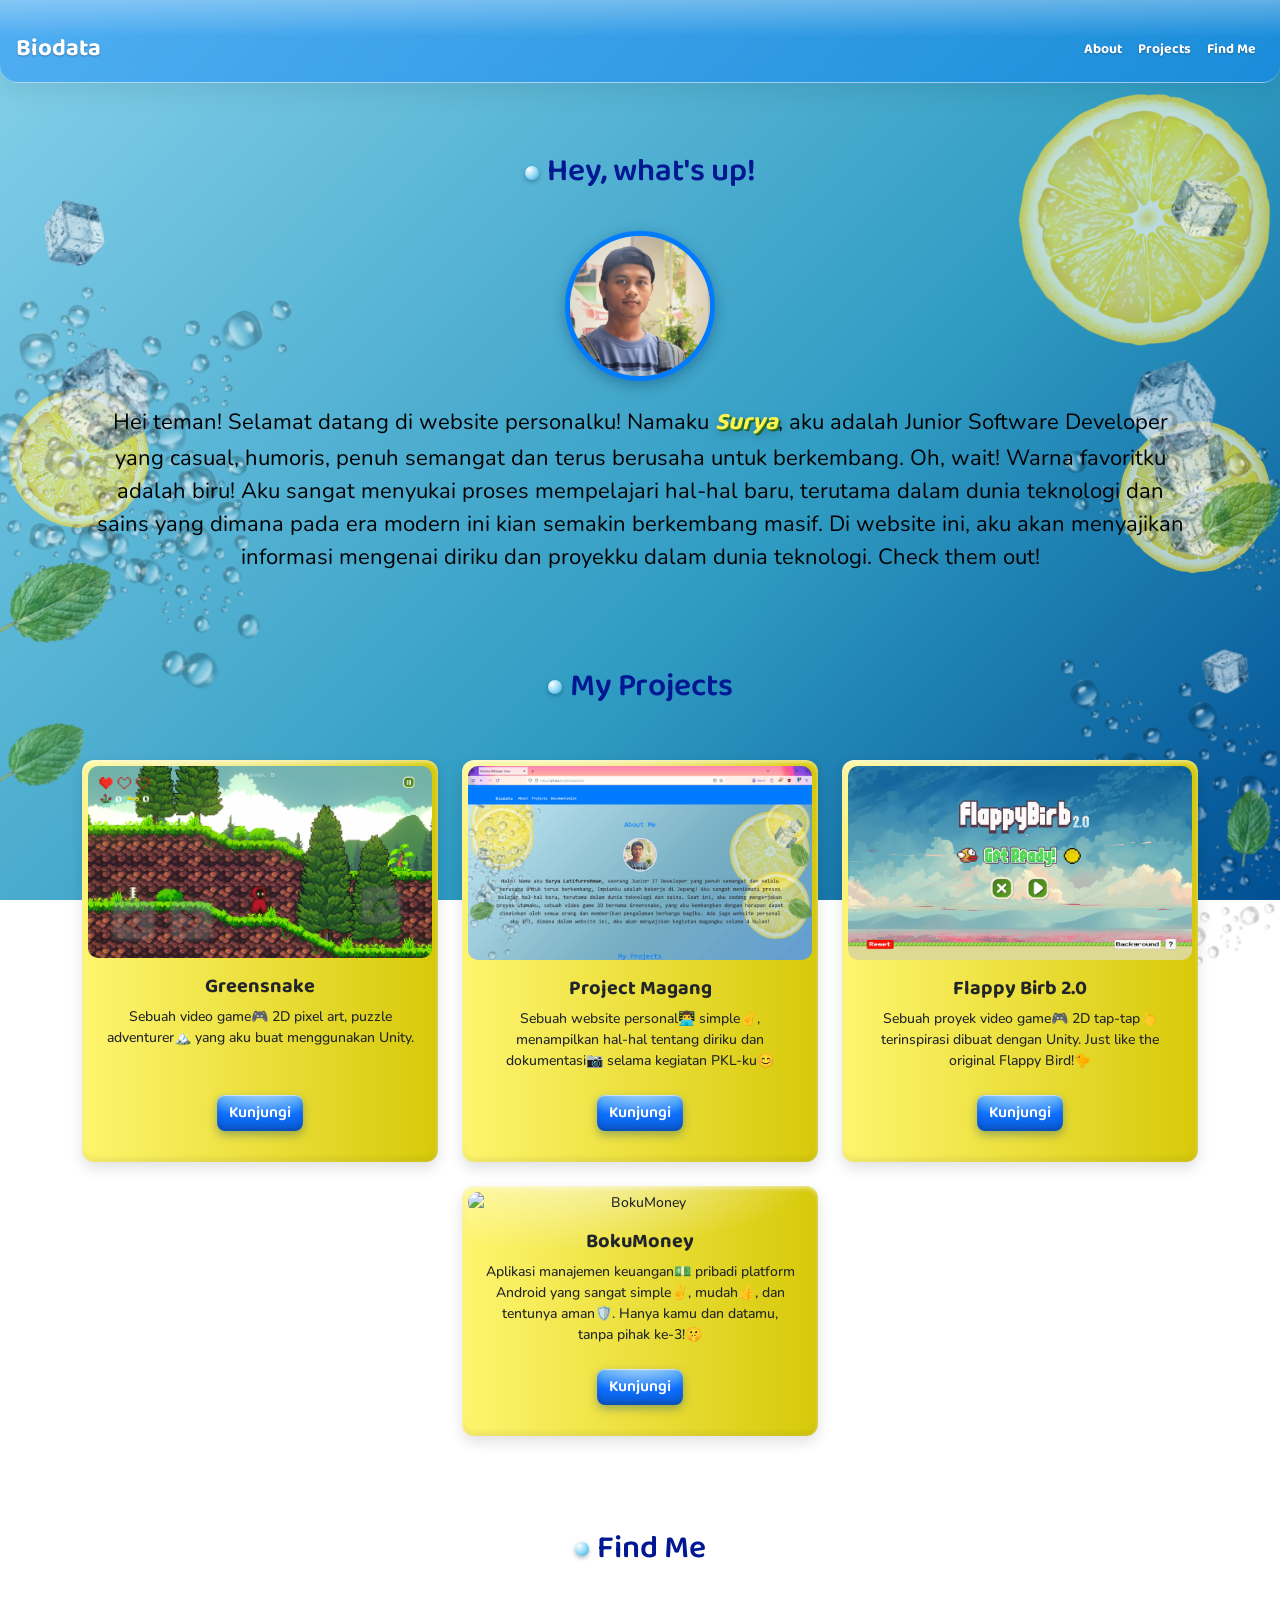
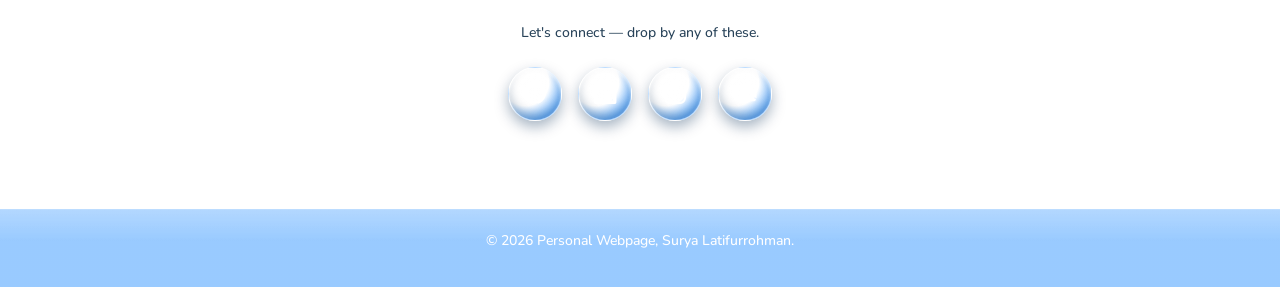
==== commit 01114caa: "IDK" ====
--- a/index.html
+++ b/index.html
@@ -106,7 +106,7 @@
               </p>
               <a
                 class="btn btn-primary project-btn"
-                href="projects/project1.html"
+                href="media/greensnake/project1.html"
                 >Kunjungi</a
               >
             </div>
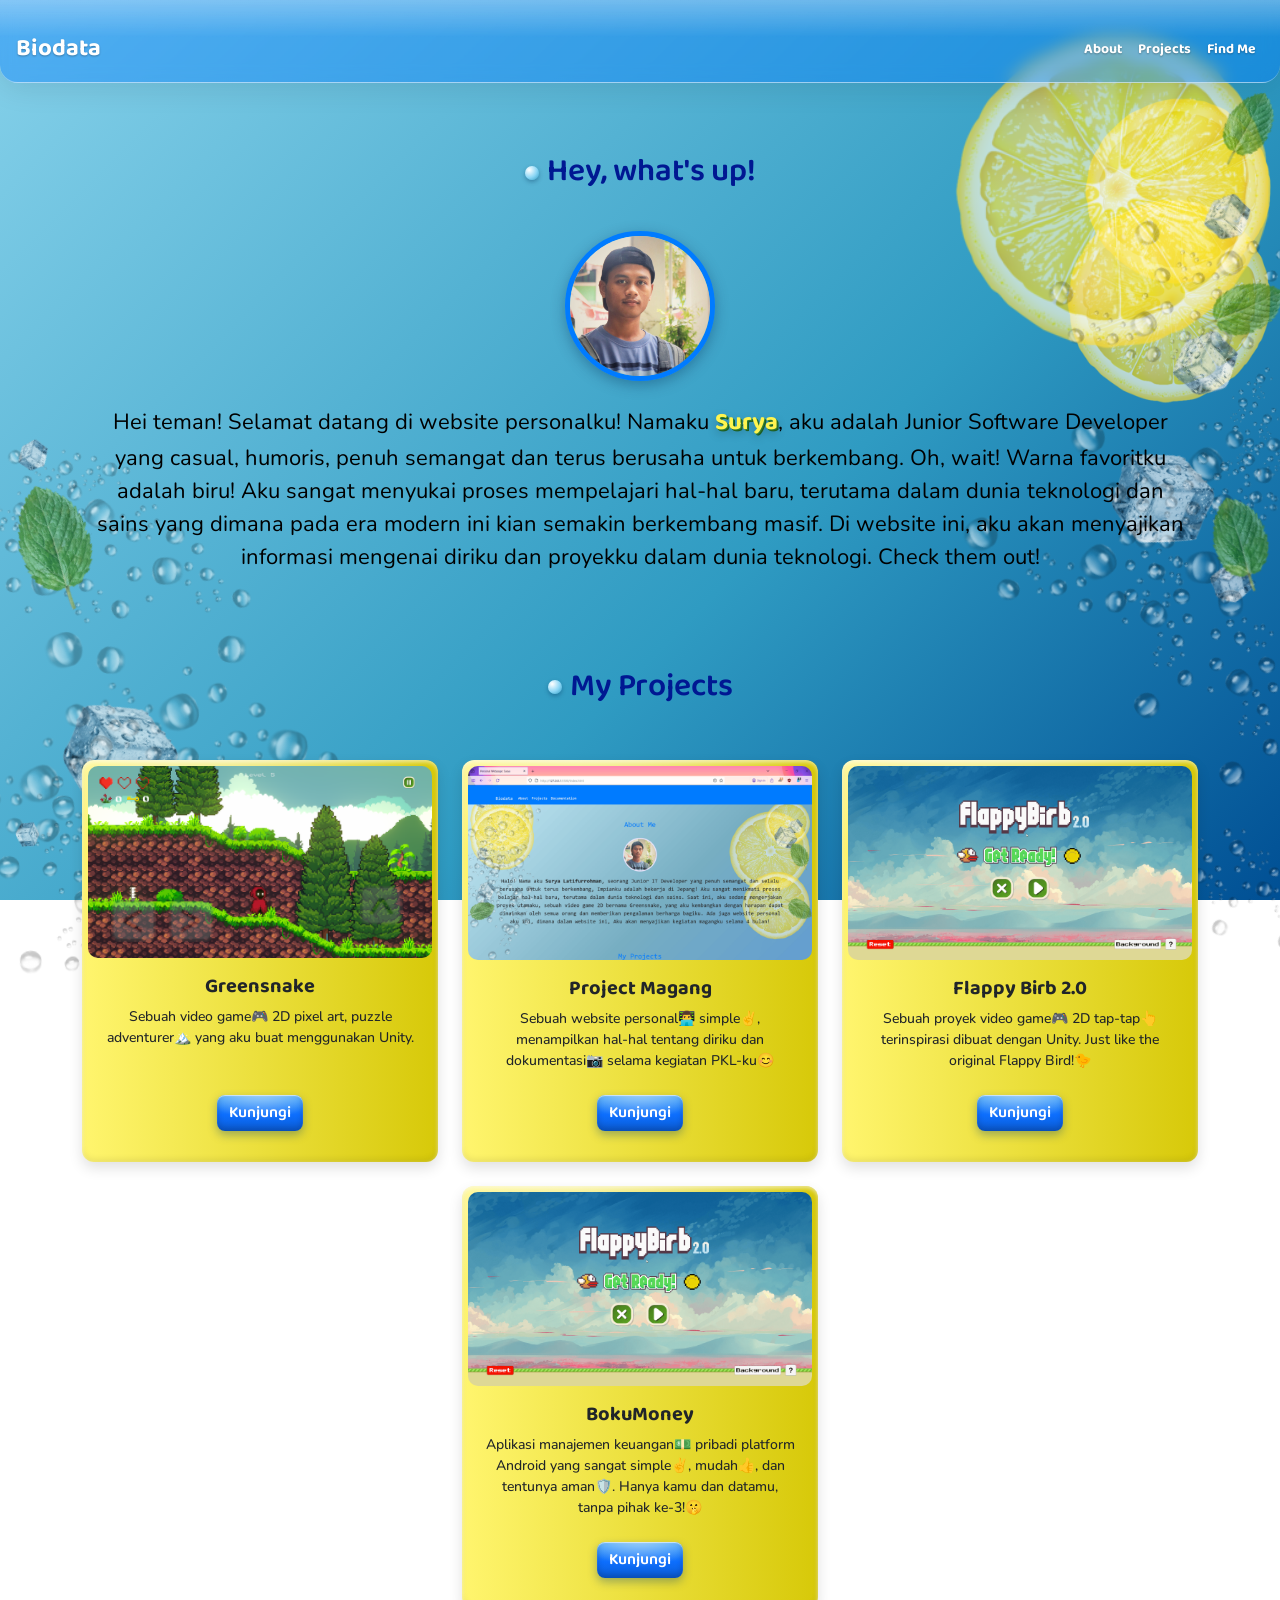
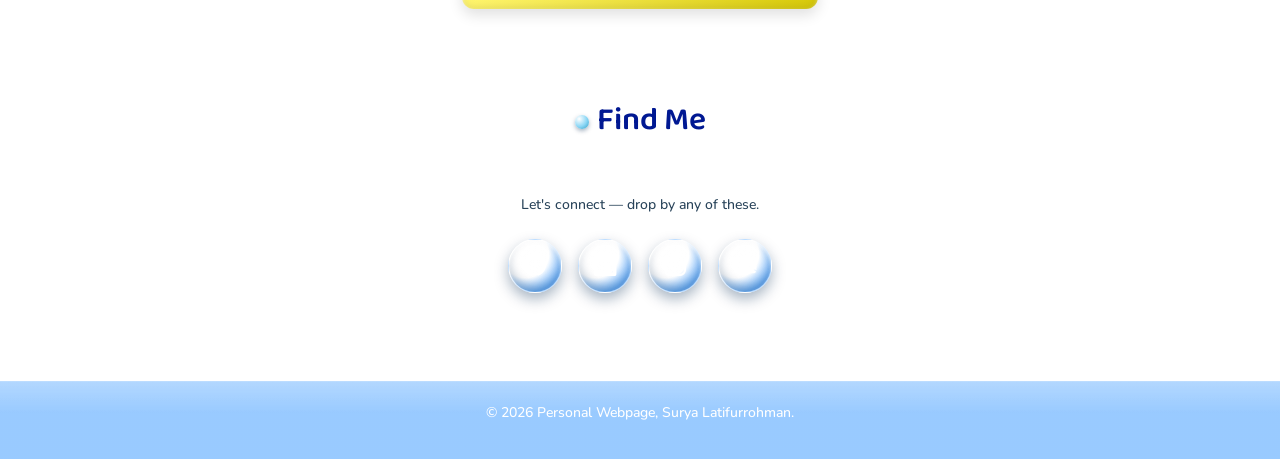
==== commit 7e1deef4: "Project Links" ====
--- a/index.html
+++ b/index.html
@@ -129,7 +129,9 @@
               </p>
               <a
                 class="btn btn-primary project-btn"
-                href="projects/project2.html"
+                href="https://suryalative51.github.io/personal-webpage.github.io/"
+                target="_blank"
+                rel="noopener"
                 >Kunjungi</a
               >
             </div>
@@ -153,7 +155,9 @@
               <!-- Bro flappy birb has its own web. redirect it there -->
               <a
                 class="btn btn-primary project-btn"
-                href="projects/project3.html"
+                href="https://suryalative51.github.io/FlappyBirb2"
+                target="_blank"
+                rel="noopener"
                 >Kunjungi</a
               >
             </div>
@@ -164,7 +168,7 @@
         <div class="col-md-4 col-6 reveal">
           <div class="card project-card">
             <img
-              src="media/bokumoney/banner.png"
+              src="media/flappybirb/banner.png"
               class="card-img-top"
               alt="BokuMoney"
             />
--- a/style.css
+++ b/style.css
@@ -217,7 +217,7 @@
   text-shadow: 1px 1px 0 #2f7d32, 2px 2px 0 #1e5c22,
     0 4px 10px rgba(0, 0, 0, 0.25);
   font-weight: bold;
-  font-style: italic;
+  /* font-style: italic; */
   font-size: 110%;
 }
 
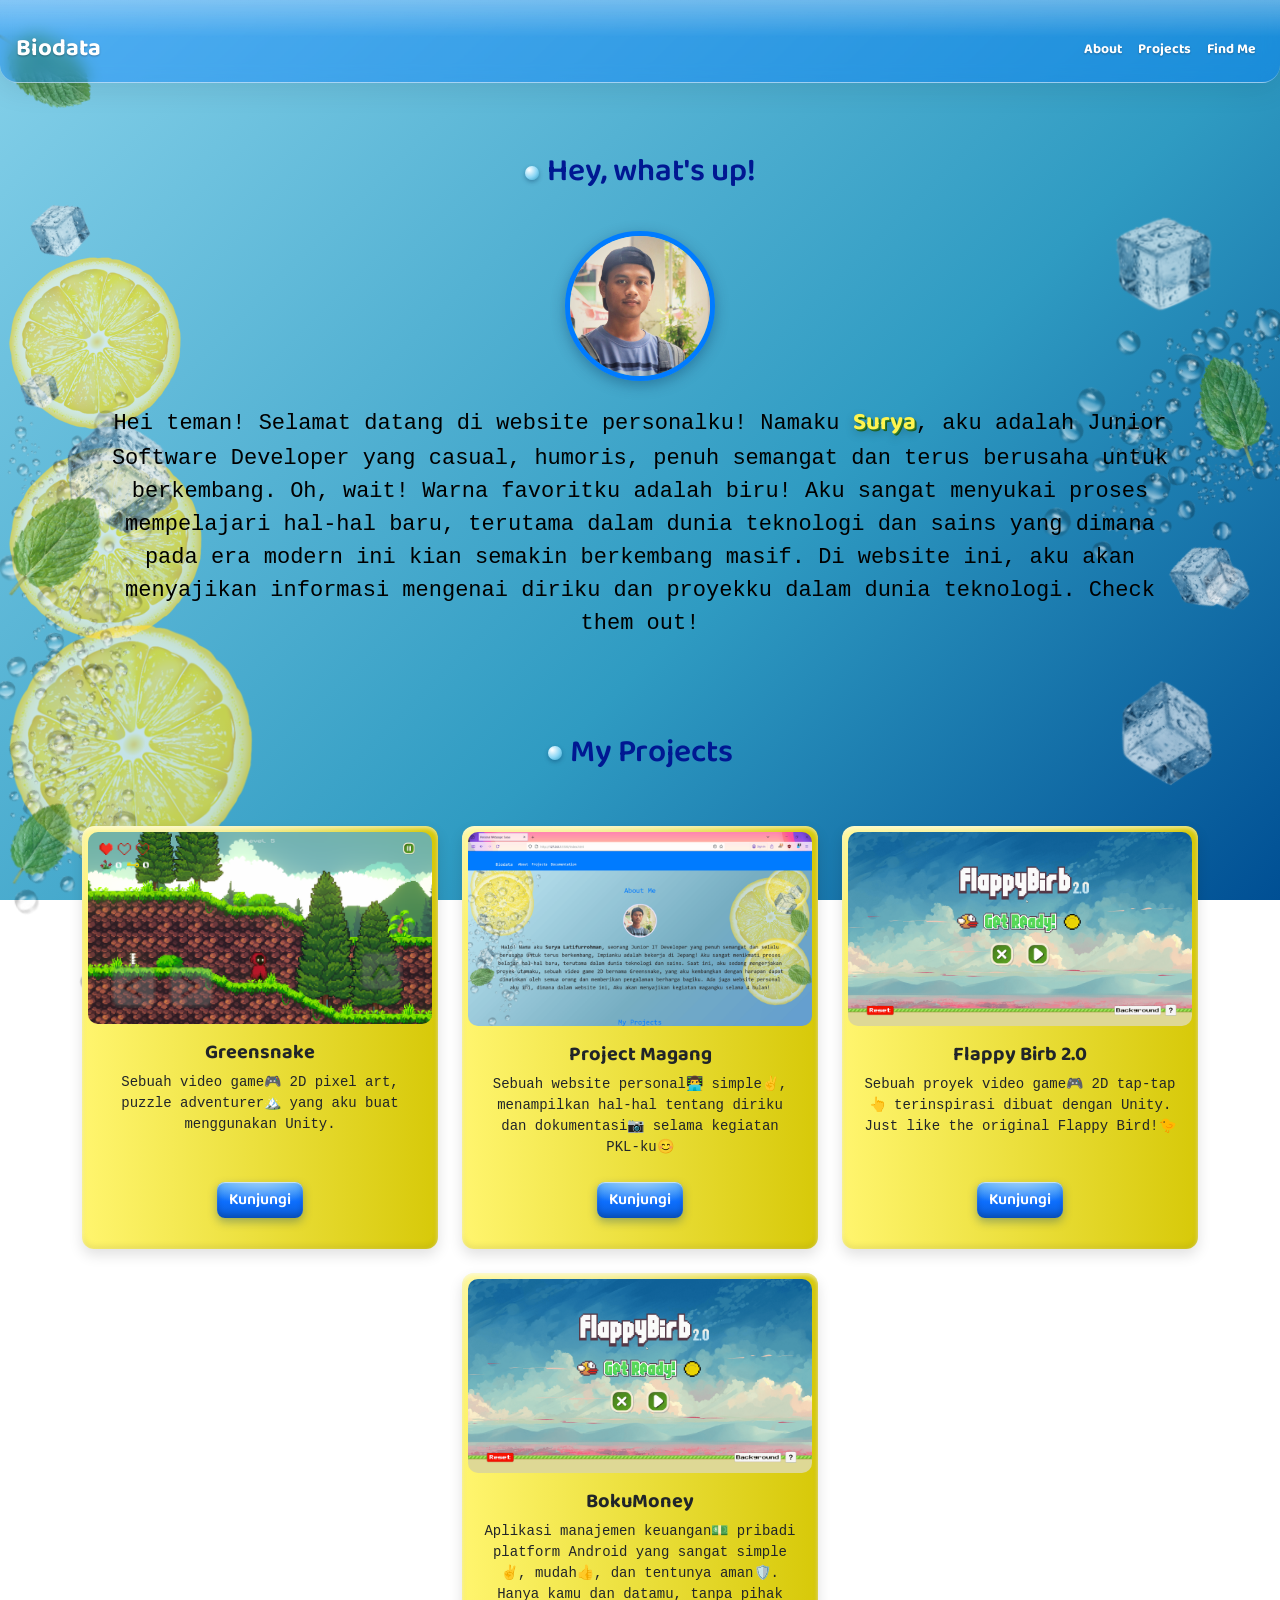
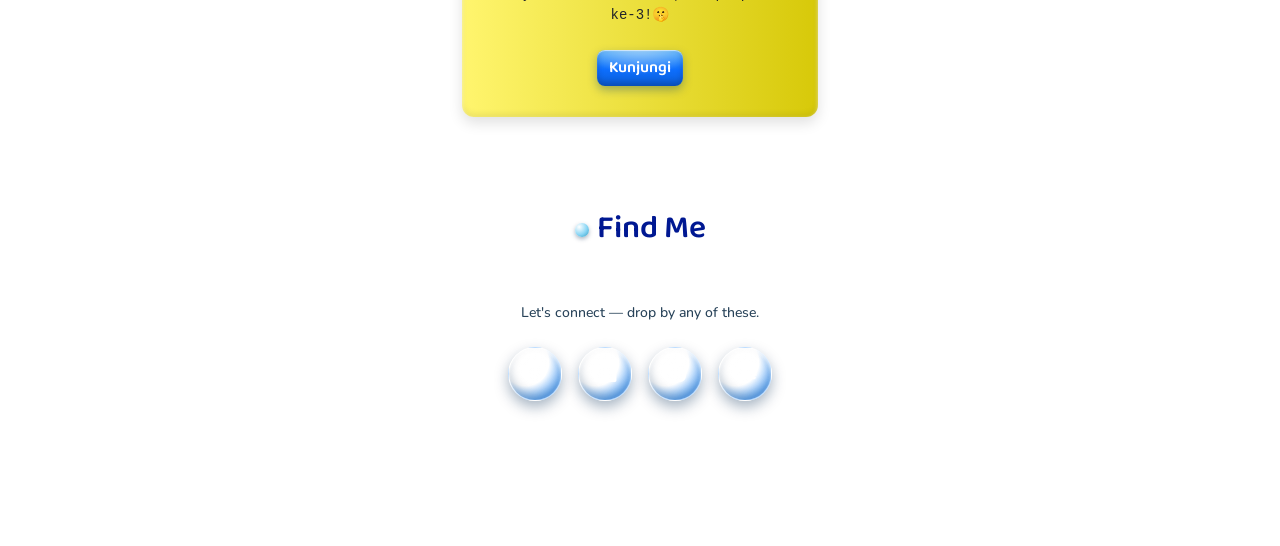
==== commit 2d139d39: "Agent Host changes for agents/fix-navbar-toggle-dropdown" ====
--- a/index.html
+++ b/index.html
@@ -32,7 +32,7 @@
 
   <body>
     <!-- Navbar -->
-    <nav class="navbar navbar-expand-lg">
+    <nav class="navbar navbar-dark navbar-expand-lg">
       <div class="container-fluid mt-3 ms-1 me-1">
         <!-- Navbar brand and toggle button -->
         <a class="navbar-brand" href="#">Biodata</a>
@@ -237,6 +237,10 @@
     </footer>
 
     <!-- Bootstrap JS and Dependencies -->
+    <script
+      src="https://cdn.jsdelivr.net/npm/bootstrap@5.1.3/dist/js/bootstrap.bundle.min.js"
+      defer
+    ></script>
     <script src="script.js" defer></script>
   </body>
 </html>
--- a/style.css
+++ b/style.css
@@ -1,4 +1,4 @@
-/* ============================================================
+﻿/* ============================================================
    Frutiger Aero gloss pass — same layout, same keyframes, same
    hover mechanics as the original file. Only the *materials*
    changed: gradients, glass shine layers, bevels, and a bubblier
@@ -19,7 +19,7 @@
 }
 
 body {
-  font-family: var(--font-body);
+  font-family: monospace;
   font-weight: 500;
 
   background: linear-gradient(
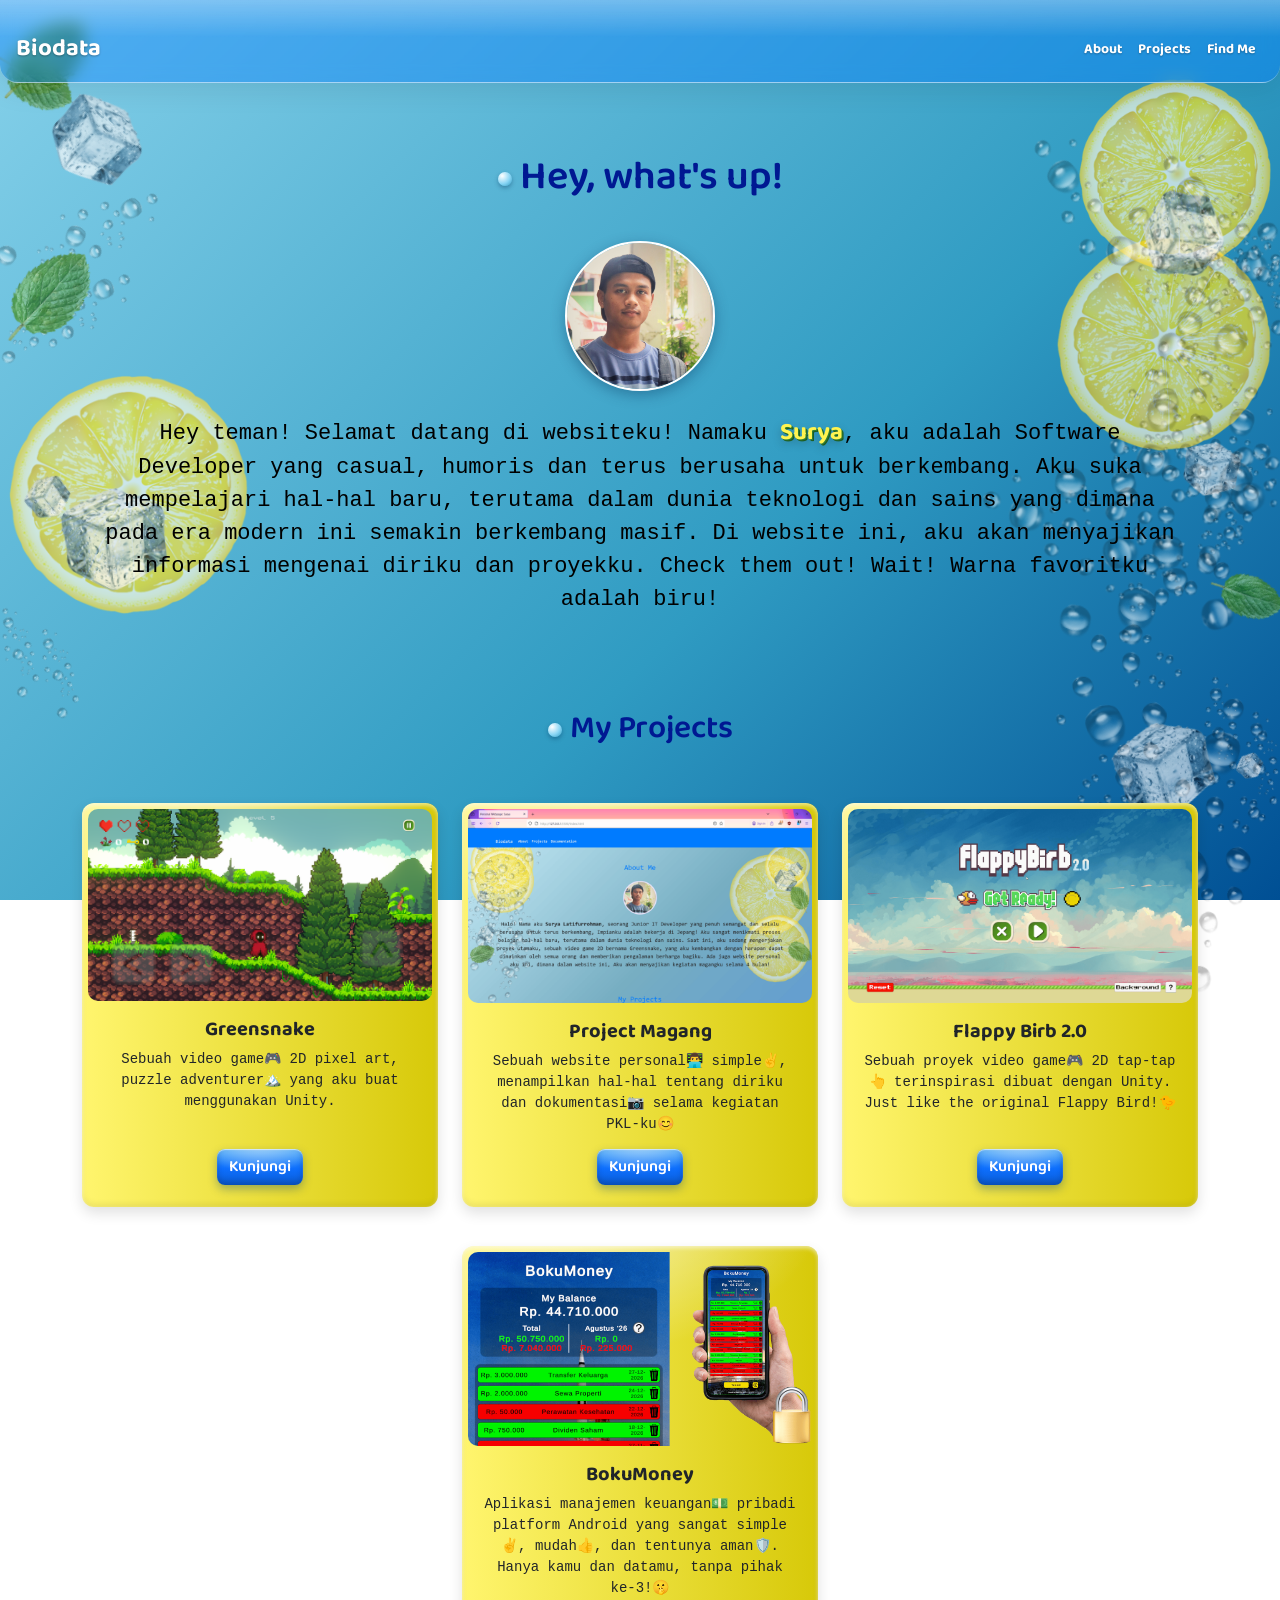
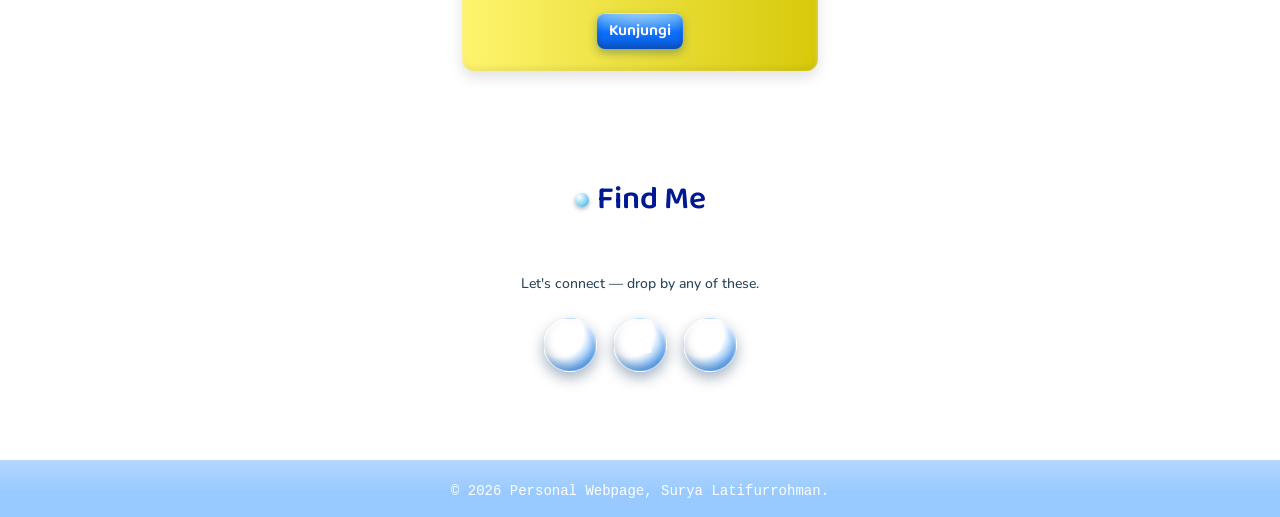
==== commit afad2943: "Visual improvements, navbar toggle fix, project cards responsiveness fix, and links fix." ====
--- a/index.html
+++ b/index.html
@@ -61,7 +61,7 @@
 
     <!-- About Me Section -->
     <section id="about" class="container px-4 text-center">
-      <h2 class="section-title fs-8">Hey, what's up!</h2>
+      <h2 class="section-title fs-1">Hey, what's up!</h2>
 
       <!-- Foto Profil -->
       <div class="mb-4">
@@ -75,38 +75,43 @@
 
       <!-- Deskripsi -->
       <p class="mt-3 text-fade-in about-main-fs">
-        Hei teman! Selamat datang di website personalku! Namaku
-        <span class="text-highlight">Surya</span>, aku adalah Junior Software
-        Developer yang casual, humoris, penuh semangat dan terus berusaha untuk
-        berkembang. Oh, wait! Warna favoritku adalah biru! Aku sangat menyukai
-        proses mempelajari hal-hal baru, terutama dalam dunia teknologi dan
-        sains yang dimana pada era modern ini kian semakin berkembang masif. Di
-        website ini, aku akan menyajikan informasi mengenai diriku dan proyekku
-        dalam dunia teknologi. Check them out!
+        Hey teman! Selamat datang di websiteku! Namaku
+        <span class="text-highlight">Surya</span>, aku adalah Software Developer
+        yang casual, humoris dan terus berusaha untuk berkembang. Aku suka
+        mempelajari hal-hal baru, terutama dalam dunia teknologi dan sains yang
+        dimana pada era modern ini semakin berkembang masif. Di website ini, aku
+        akan menyajikan informasi mengenai diriku dan proyekku. Check them out!
+        Wait! Warna favoritku adalah biru!
       </p>
     </section>
 
     <!-- Projects Section -->
     <section id="projects" class="container">
       <h2 class="section-title text-center py-4">My Projects</h2>
+
       <div class="row g-4">
         <!-- Project 1 -->
-        <div class="col-md-4 col-6 reveal">
+        <div class="col-md-4 mb-3 col-12 reveal">
           <div class="card project-card">
             <img
               src="media/greensnake/banner.png"
               class="card-img-top"
               alt="Greensnake"
             />
+
             <div class="card-body">
               <h5 class="card-title">Greensnake</h5>
+
               <p class="card-text mb-1">
                 Sebuah video game🎮 2D pixel art, puzzle adventurer🏔️ yang aku
                 buat menggunakan Unity.
               </p>
-              <a
-                class="btn btn-primary project-btn"
-                href="media/greensnake/project1.html"
+
+              <a
+                class="btn btn-primary project-btn"
+                href="https://suryalative51.github.io/personal-webpage.github.io/project1.html"
+                target="_blank"
+                rel="noopener"
                 >Kunjungi</a
               >
             </div>
@@ -114,7 +119,7 @@
         </div>
 
         <!-- Project 2 -->
-        <div class="col-md-4 col-6 reveal">
+        <div class="col-md-4 mb-3 col-12 reveal">
           <div class="card project-card">
             <img
               src="media/magang/banner.png"
@@ -139,7 +144,7 @@
         </div>
 
         <!-- Project 3 -->
-        <div class="col-md-4 col-6 reveal">
+        <div class="col-md-4 mb-3 col-12 reveal">
           <div class="card project-card">
             <img
               src="media/flappybirb/banner.png"
@@ -165,10 +170,10 @@
         </div>
 
         <!-- Project 4 -->
-        <div class="col-md-4 col-6 reveal">
-          <div class="card project-card">
-            <img
-              src="media/flappybirb/banner.png"
+        <div class="col-md-4 mb-3 col-12 reveal">
+          <div class="card project-card">
+            <img
+              src="media/bokumoney/banner.png"
               class="card-img-top"
               alt="BokuMoney"
             />
@@ -181,7 +186,9 @@
               </p>
               <a
                 class="btn btn-primary project-btn"
-                href="projects/project4.html"
+                href="https://suryalative51.github.io/BokuMoney"
+                target="_blank"
+                rel="noopener"
                 >Kunjungi</a
               >
             </div>
@@ -199,7 +206,7 @@
       <!-- TODO: swap these # placeholders for your real profile links -->
       <div class="d-flex justify-content-center gap-3 pb-5 flex-wrap">
         <a
-          href="#"
+          href="https://github.com/suryalative51/"
           class="social-link"
           aria-label="GitHub"
           target="_blank"
@@ -208,7 +215,7 @@
           <i class="bi bi-github"></i>
         </a>
         <a
-          href="#"
+          href="https://www.linkedin.com/in/surya-latifurrohman-613374427?utm_source=share_via&utm_content=profile&utm_medium=member_android"
           class="social-link"
           aria-label="LinkedIn"
           target="_blank"
@@ -217,7 +224,7 @@
           <i class="bi bi-linkedin"></i>
         </a>
         <a
-          href="#"
+          href="https://www.instagram.com/taiyou.jpn/"
           class="social-link"
           aria-label="Instagram"
           target="_blank"
@@ -225,9 +232,6 @@
         >
           <i class="bi bi-instagram"></i>
         </a>
-        <a href="#" class="social-link" aria-label="Email">
-          <i class="bi bi-envelope-fill"></i>
-        </a>
       </div>
     </section>
 
@@ -237,10 +241,10 @@
     </footer>
 
     <!-- Bootstrap JS and Dependencies -->
+    <script src="script.js" defer></script>
     <script
       src="https://cdn.jsdelivr.net/npm/bootstrap@5.1.3/dist/js/bootstrap.bundle.min.js"
       defer
     ></script>
-    <script src="script.js" defer></script>
   </body>
 </html>
--- a/style.css
+++ b/style.css
@@ -156,28 +156,13 @@
   height: 150px;
   border-radius: 50%;
   object-fit: cover;
-  border: 5px solid #007bff;
-  animation: colorChange 6s ease infinite;
+  border: 2px solid #fefefe;
   margin-top: 10px;
   transition: transform 0.3s ease, box-shadow 0.3s ease;
+
   /* Glass-orb shading: light from upper-left, soft shadow lower-right */
   box-shadow: inset 0 6px 10px rgba(255, 255, 255, 0.55),
     inset 0 -8px 14px rgba(0, 0, 0, 0.18), 0 4px 14px rgba(0, 40, 80, 0.35);
-}
-
-@keyframes colorChange {
-  0% {
-    border-color: #49a2cb;
-  }
-  33% {
-    border-color: #978cf2;
-  }
-  66% {
-    border-color: #f8f0ff;
-  }
-  100% {
-    border-color: #49a2cb;
-  }
 }
 
 .profile-img:hover {
@@ -231,7 +216,7 @@
     ),
     linear-gradient(to right, #fff56e, #d7c909);
   border-radius: 12px;
-  margin-bottom: 20px;
+  margin-bottom: 10px;
   height: 100%;
   padding: 6px;
   overflow: hidden;
@@ -308,7 +293,6 @@
 
 .project-btn {
   margin-top: auto;
-  margin-bottom: 9px;
 }
 
 .project-card img,
@@ -480,6 +464,34 @@
 
 /* HERE ARE CODE FOR ADJUSTING CONTENTS BASED ON SCREEN SIZE */
 /* Make responsive adjustments for the masonry layout */
+
+/* Mobile layout */
+@media (max-width: 767.98px) {
+  .project-card {
+    width: 100%;
+  }
+
+  .project-card:hover {
+  transform: translateY(-9px) scale(1);
+  box-shadow: 0px 20px 40px rgba(255, 243, 79, 0.4);
+  cursor: pointer;
+}
+
+  .project-card .card-img-top {
+    width: 100%;
+    height: auto;
+    display: block;
+    object-fit: cover;
+  }
+
+  .project-card .card-body {
+    display: flex;
+    flex-direction: column;
+    align-items: center;
+    text-align: center;
+  }
+}
+
 /* For small screens (mobile) */
 @media (max-width: 575.98px) {
   .masonry-container {
@@ -496,7 +508,7 @@
   }
 
   .project-btn {
-    font-size: 0.5rem;
+    font-size: 0.9rem;
   }
 
   .about-main-fs {
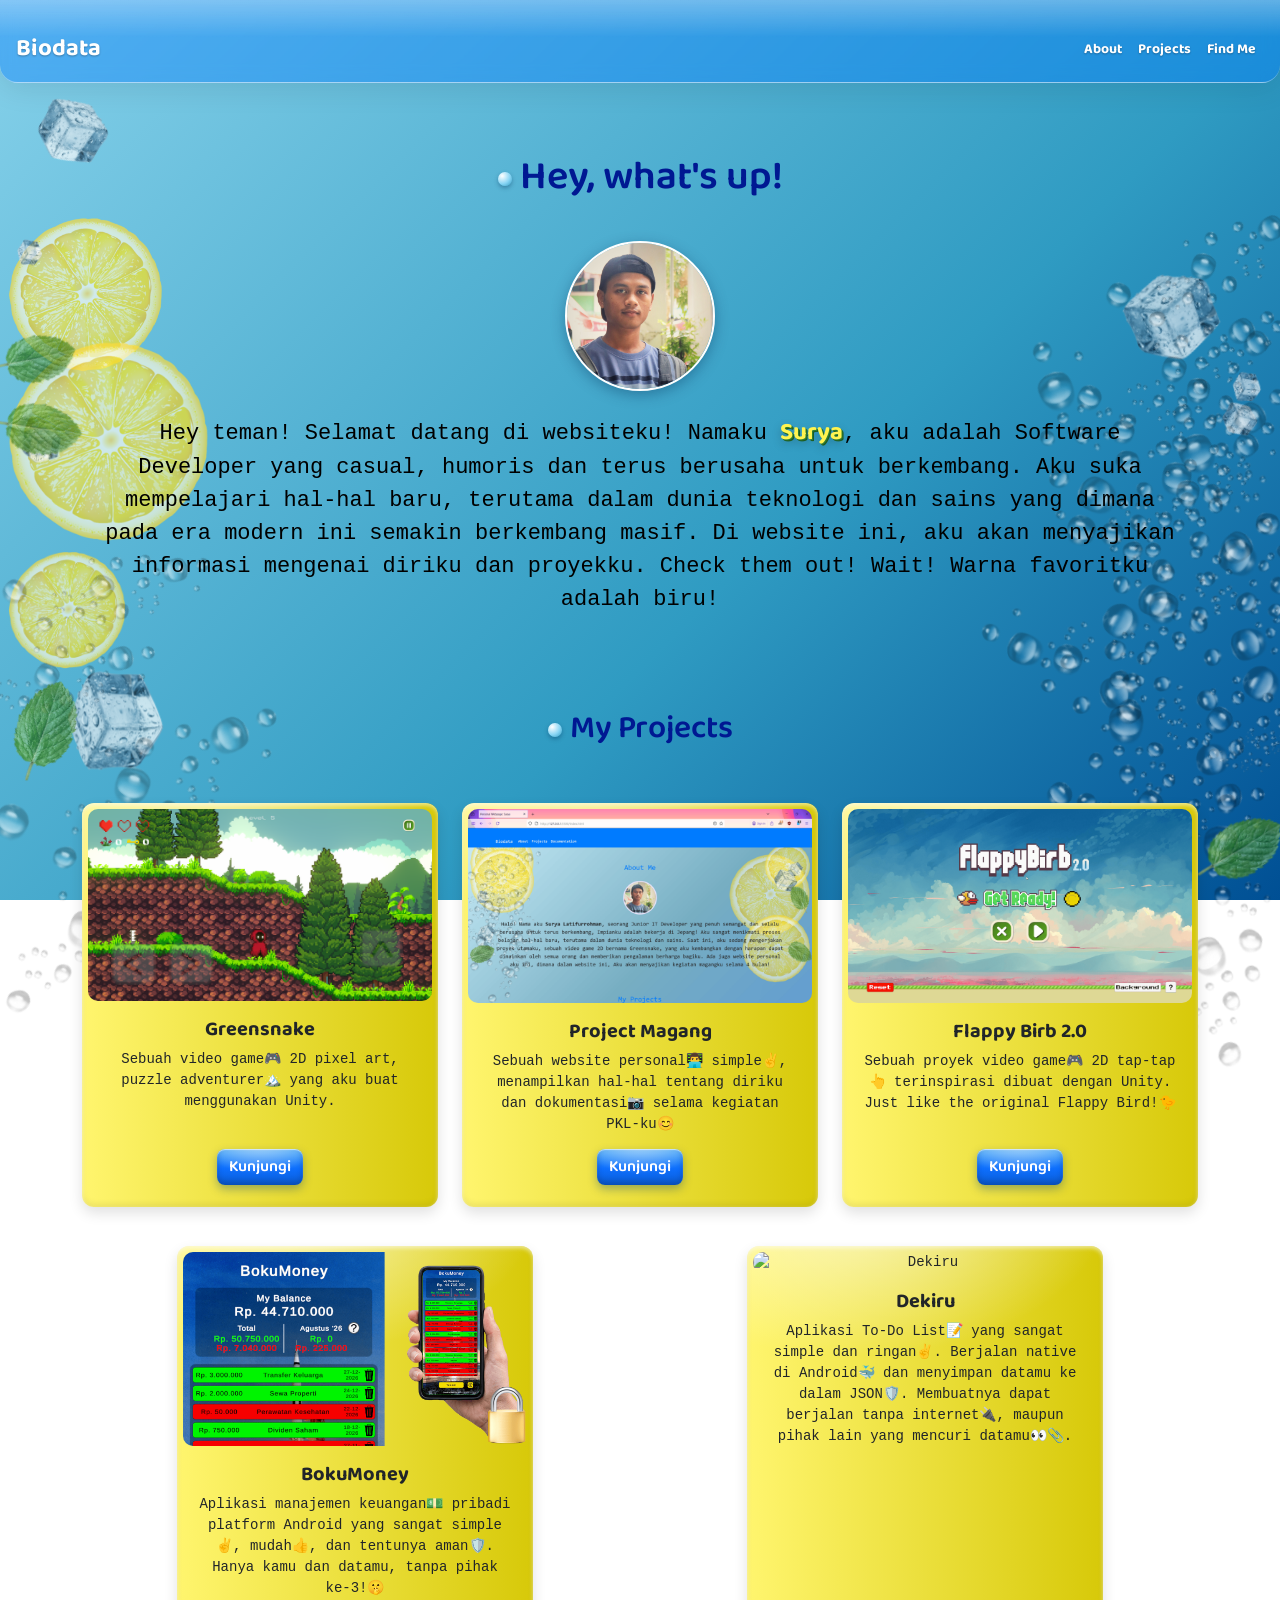
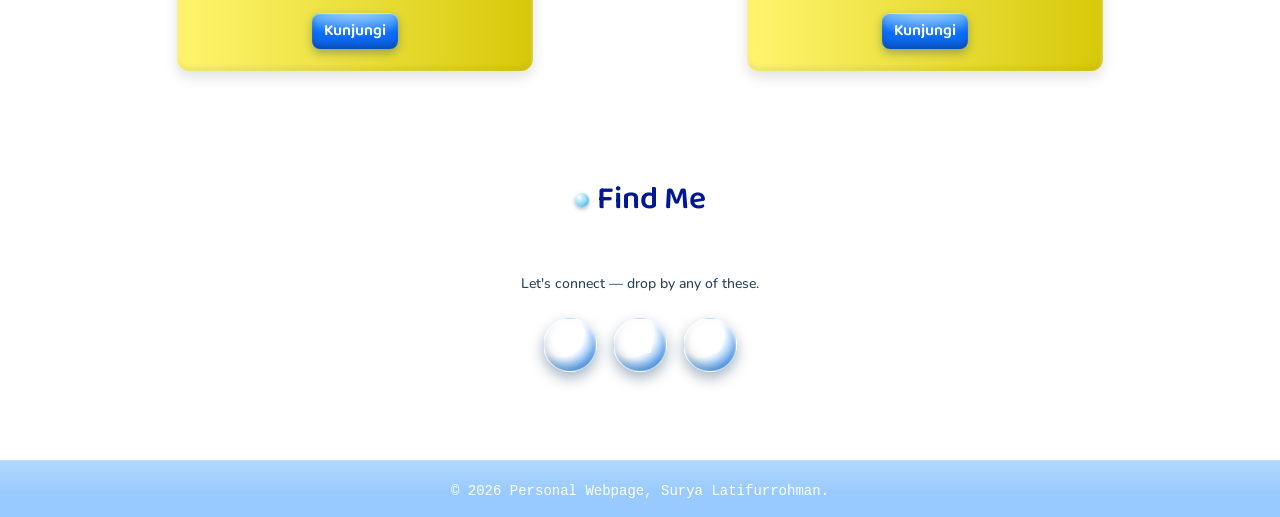
==== commit cd50c135: "Add Dekiru project." ====
--- a/index.html
+++ b/index.html
@@ -186,7 +186,34 @@
               </p>
               <a
                 class="btn btn-primary project-btn"
-                href="https://suryalative51.github.io/BokuMoney"
+                href="https://suryalative51.github.io/bokumoney"
+                target="_blank"
+                rel="noopener"
+                >Kunjungi</a
+              >
+            </div>
+          </div>
+        </div>
+
+        <!-- Project 5 -->
+        <div class="col-md-4 mb-3 col-12 reveal">
+          <div class="card project-card">
+            <img
+              src="media/dekiru/banner.png"
+              class="card-img-top"
+              alt="Dekiru"
+            />
+            <div class="card-body">
+              <h5 class="card-title">Dekiru</h5>
+              <p class="card-text mb-1">
+                Aplikasi To-Do List📝 yang sangat simple dan ringan✌️. Berjalan
+                native di Android🐳 dan menyimpan datamu ke dalam JSON🛡️.
+                Membuatnya dapat berjalan tanpa internet🔌, maupun pihak lain
+                yang mencuri datamu👀📎.
+              </p>
+              <a
+                class="btn btn-primary project-btn"
+                href="https://suryalative51.github.io/dekiru"
                 target="_blank"
                 rel="noopener"
                 >Kunjungi</a
